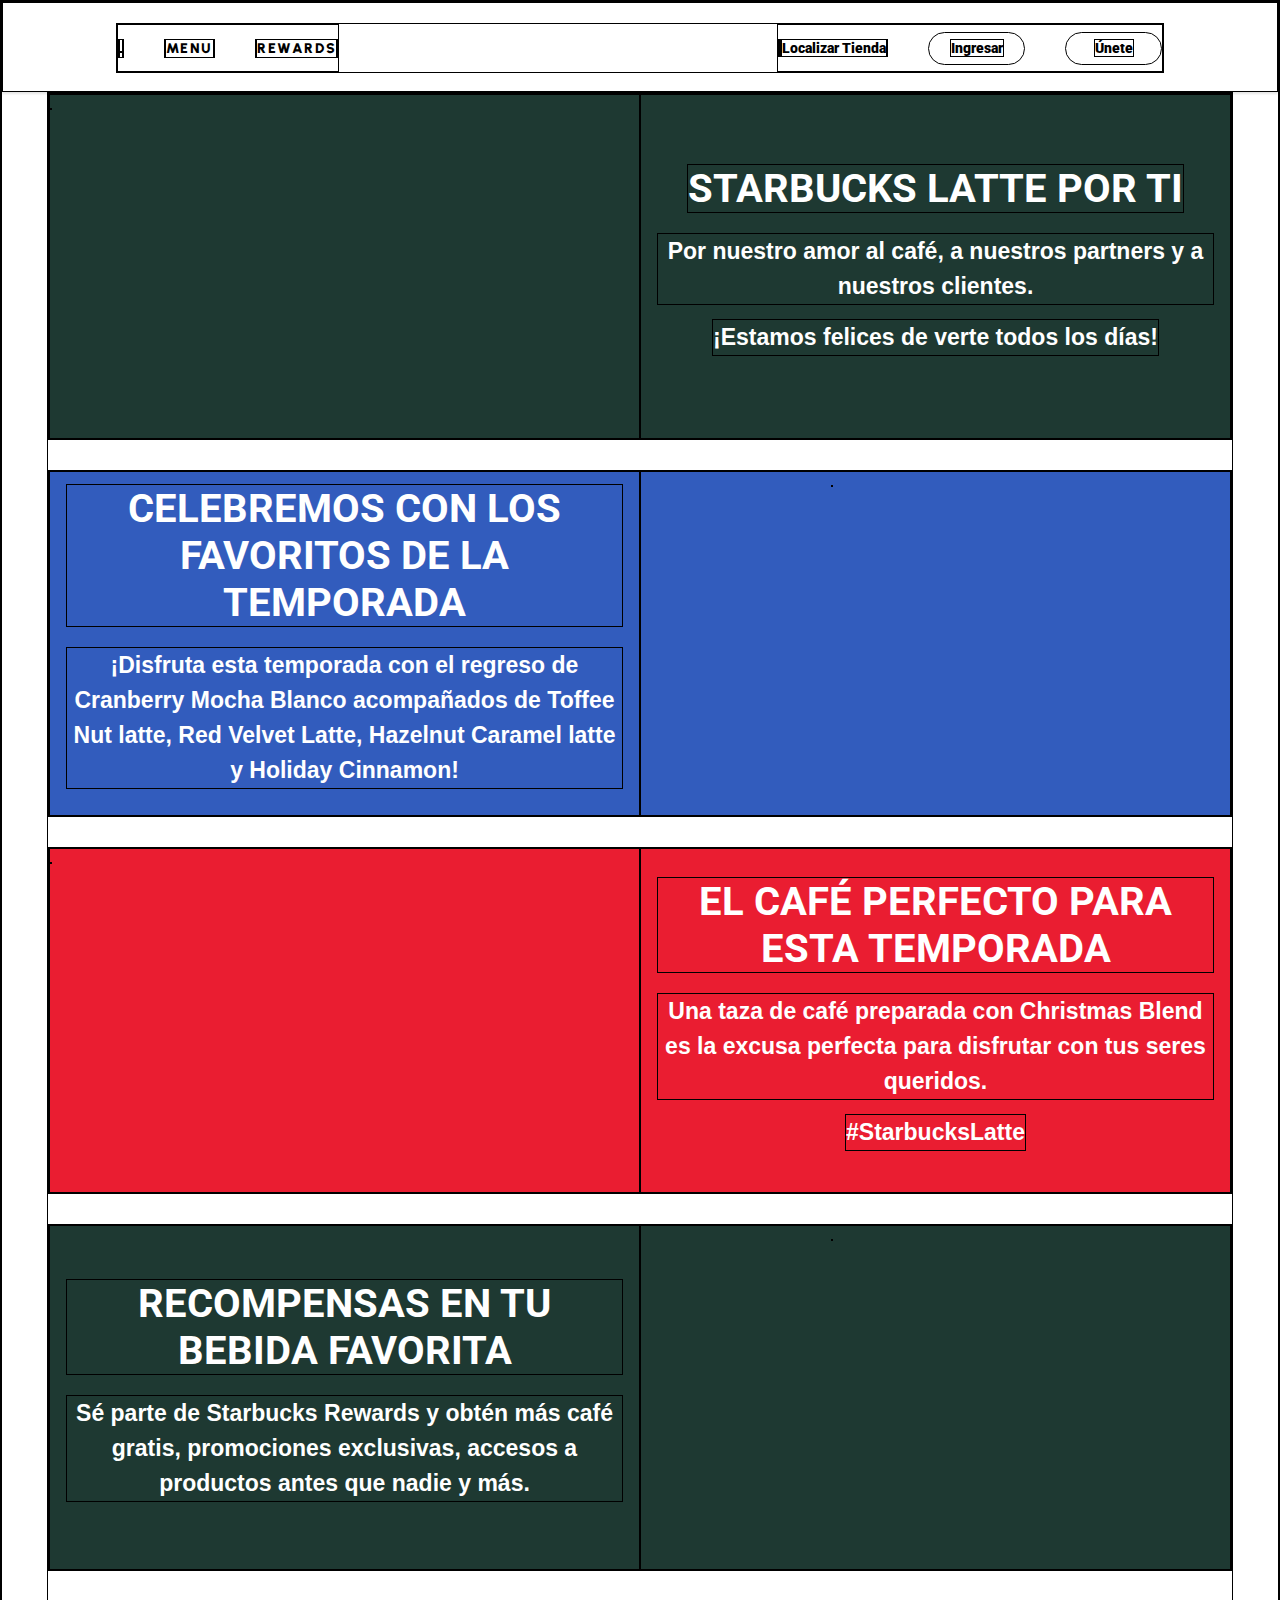
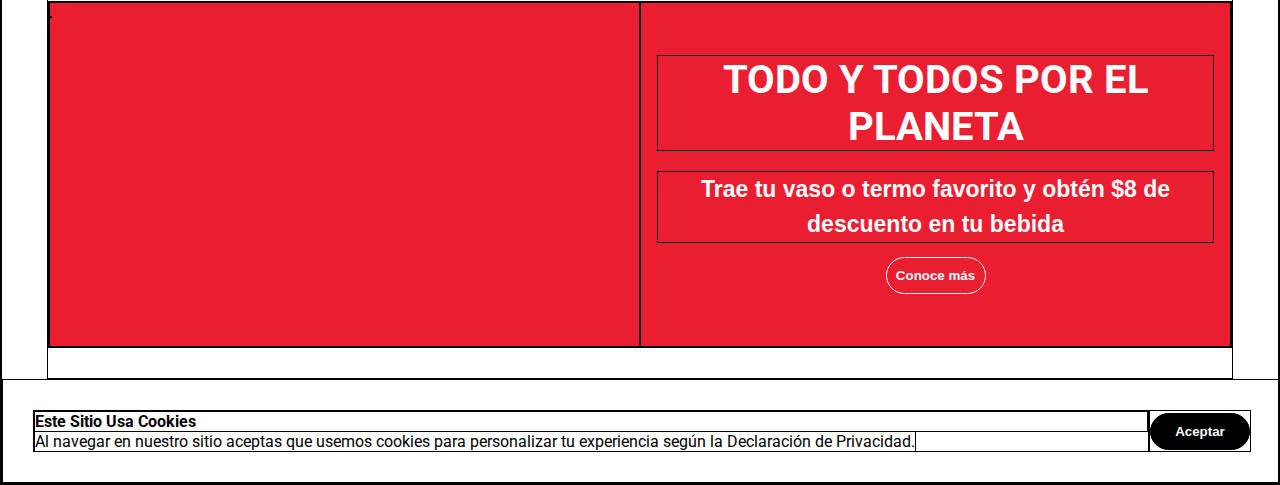
==== index.html @ c4da918c "Se agrega el proyecto starbucks" ====
<!DOCTYPE html>
<html lang="en">
<head>
  <meta charset="UTF-8">
  <meta name="viewport" content="width=device-width, initial-scale=1.0">
  <title>Homepage | Starbacks</title>
  <link rel="shortcut icon" href="./images/logostarbacks.svg" type="image/x-icon">
  <link rel="stylesheet" href="starbuck.css">
  <link rel="stylesheet" href="tarjeta.css">
  <script src="https://kit.fontawesome.com/d8df87160d.js" crossorigin="anonymous"></script>
  <link rel="preconnect" href="https://fonts.googleapis.com">
  <link rel="preconnect" href="https://fonts.gstatic.com" crossorigin>
  <link
    href="https://fonts.googleapis.com/css2?family=Catamaran:wght@100..900&family=Roboto:ital,wght@0,100;0,300;0,400;0,500;0,700;0,900;1,100;1,300;1,400;1,500;1,700;1,900&display=swap"
    rel="stylesheet">
    <script defer src="./scripts/scripts.js"></script>
  </head>
<body>
<!-- header -->
  <header class="header">
    <nav class="topnavbar">
<!-- navbar left -->
      <ul class="left-nav nav">
        <li class="nav-item">
          <a href="./index.html">
            <img class="item-image" src="./images/logostarbacks.svg" alt="">
          </a>
        </li>
        <li class="nav-item left">
          <a href="#">
            Menu
          </a>
        </li>
        <li class="nav-item left">
          <a href="#">
            Rewards
          </a>
        </li>
      </ul>
<!--navbar right  -->
      <ul class="right-nav nav">
        <li class="nav-item right">
          <a href="#">
            <i class="fa-solid fa-location-dot"></i>
            Localizar Tienda
          </a>
        </li>
        <li class="nav-item button ingresar right">
          <a href="#">
            Ingresar
          </a>
        </li>
        <li class="nav-item button unete right">
          <a id="color-text" href="#">
            Únete
          </a>
        </li>
      </ul>
    </nav>
  </header>
<!-- main -- cuerpo -->
  <main class="main">
    <!-- card 1 -->
    <div class="container-cards">
      <div class="container-cards-image">
        <img
            class="image-woman" 
            src="https://djftrby1k8irl.cloudfront.net/s3fs-public/2024-11%2F2024-10_SB_Latte.png?auto=format,compress&q=70&crop=focalpoint&ar=1.8:1.0&w=1400&fit=max" alt="">
      </div>
      <div class="container-cards-text">
        <h1 class="title-cards">STARBUCKS LATTE POR TI</h1>
        <p class="text-cards">Por nuestro amor al café, a nuestros partners y a nuestros clientes.</p>
        <p class="text-cards">¡Estamos felices de verte todos los días!</p>
      </div>
    </div>
    <!-- card 2 -->
    <div class="container-cards dos">
      <div class="container-cards-image">
        <img
            class="image-frappe" 
            src="https://djftrby1k8irl.cloudfront.net/s3fs-public/2024-11%2FHOLIDAY_2024-Spooky.png?auto=format,compress&q=70&crop=focalpoint&ar=1.8:1.0&w=1400&fit=max" alt="">
      </div>
      <div class="container-cards-text">
        <h1 class="title-cards">CELEBREMOS CON LOS FAVORITOS DE LA TEMPORADA</h1>
        <p class="text-cards">¡Disfruta esta temporada con el regreso de Cranberry Mocha Blanco acompañados de Toffee Nut latte, Red Velvet Latte, Hazelnut Caramel latte y Holiday Cinnamon!</p>
      </div>
    </div>
    <!-- card 3 -->
    <div class="container-cards tres">
      <div class="container-cards-image">
        <img
            class="image-coffe" 
            src="https://djftrby1k8irl.cloudfront.net/s3fs-public/2024-11%2FMerch.png?auto=format,compress&q=70&crop=focalpoint&ar=1.8:1.0&w=1400&fit=max" alt="">
      </div>
      <div class="container-cards-text">
        <h1 class="title-cards">EL CAFÉ PERFECTO
          PARA ESTA TEMPORADA</h1>
        <p class="text-cards">Una taza de café preparada con Christmas Blend es la excusa perfecta para disfrutar con tus seres queridos.</p>
        <p class="text-cards">#StarbucksLatte
        </p>
      </div>  
    </div>
        <!-- card 4 -->
        <div class="container-cards cuatro">
          <div class="container-cards-image">
            <img
                class="image-frappe" 
                src="https://djftrby1k8irl.cloudfront.net/s3fs-public/2024-11%2Fstarbucks_rewards.png?auto=format,compress&q=70&crop=focalpoint&ar=1.8:1.0&w=1400&fit=max" alt="">
          </div>
          <div class="container-cards-text">
            <h1 class="title-cards">RECOMPENSAS EN
              TU BEBIDA FAVORITA</h1>
            <p class="text-cards">Sé parte de Starbucks Rewards y obtén más café gratis, promociones exclusivas, accesos a productos antes que nadie y más.</p>
          </div>
        </div>
      <!-- card 5-->
    <div class="container-cards tres">
      <div class="container-cards-image">
        <img
            class="image-bottles" 
            src="https://djftrby1k8irl.cloudfront.net/s3fs-public/2024-11%2F2024-10_HOLIDAY_2024_Apple%20(1).png?auto=format,compress&q=70&crop=focalpoint&ar=1.8:1.0&w=1400&fit=max" alt="">
      </div>
      <div class="container-cards-text">
        <h1 class="title-cards">TODO Y TODOS POR EL PLANETA</h1>
        <p class="text-cards">Trae tu vaso o termo favorito y obtén $8 de descuento en tu bebida</p>
        <button class="button-cards">Conoce más</button>
      </div>
    </div>




  </main>

<!--cookie banner  -->

  <div class="cookie-banner" id="cookieBanner">
    <div class="banner-text-container">
      <p class="banner-text-bold">
        Este Sitio Usa Cookies
      </p>
      <span>
        Al navegar en nuestro sitio aceptas que usemos cookies para personalizar tu experiencia según la Declaración de
        Privacidad.
      </span>
    </div>
    <div class="banner-button-container">
      <button id="closeBannerButton" class="banner-button">Aceptar</button>
    </div>
  </div>
</body>
</html>
---- starbuck.css ----
@import url('https://fonts.googleapis.com/css2?family=Urbanist:ital,wght@0,100..900;1,100..900&display=swap');
* {
    box-sizing: border-box;
    margin: 0;
}
body{
    font-family: Arial, Helvetica, sans-serif;
}
.header{
    box-shadow: 0 2px 2px rgba(0, 0, 0, .1);
    padding: 20px;
    height: 90px;
}
.topnavbar{
    display: flex;
    justify-content: space-between;
    max-width: 85%;
    margin: 0 auto;
    font-size: 14px;
    color: #000000DE;
    height: 50px;
}

.topnavbar .nav{
    display: flex;
    list-style: none;
    align-items: center;
    gap: 40px;
}
.topnavbar .nav .nav-item .item-image{
    max-width: 50px;
}
.topnavbar .nav .nav-item a{
    text-decoration: none;
    font-weight: 900;
    color: black;
}
.topnavbar .nav .nav-item.left a:hover{
    color: #034f2e;
    text-decoration: underline;
    text-decoration-line: underline;
    text-decoration-thickness:300;
    text-underline-offset: 30px;  
}
.topnavbar .nav .nav-item.right a:hover{
    color: #565a5d;
    
}

.left-nav{
    text-transform: uppercase;
    font-family: "Urbanist", sans-serif ;
    letter-spacing: 1.6px;
    
}

.nav-item.button {
    border: 1px solid #000;
    height: 33px;
    border-radius: 50px;
    display: flex;
    justify-content: center;
    align-items: center;
}
.nav-item.button.ingresar{
    width: 97px;
}
.nav-item.button.unete{
    width: 97px;
    /* background-color: #000; */

    
}
a #color-text {
    color: white;
}

.main{
    margin: 0 45px;
}
.cookie-banner {
    padding: 30px ;
    border-top: 1px solid;
    position: relative;
    bottom: 0;
    width: 100vw;
    display: flex;
}

.banner-text-container{
    flex-grow: 1;
}

.cookie-banner .banner-text-bold{
    font-weight: bold;
}

.cookie-banner .banner-button-container{
    display: flex;
    justify-content: center;
    align-items: center;
}

.cookie-banner .banner-button-container .banner-button {
    background-color: black;
    color: white;
    font-weight: 700;
    padding: 10px 5px;
    border-radius: 25px;
    width: 100px;
    cursor: pointer;
}
.invisible{
    display: none;
}
---- tarjeta.css ----
*{
    box-sizing: border-box;
    padding: 0;
    margin: 0;
    border: 1px solid #000;
}
body{
    font-family:"Roboto", serif;
}

.container-cards{
    height: 347px;
    background-color: #1E3932;
    display: flex;
    margin-bottom: 30px;
}
.container-cards-image{
    width: 50%;
}
.container-cards .container-cards-image .image-woman{
    width: 84%;
}

.container-cards .container-cards-image .image-frappe{margin-left: 190px;
    width: 73.5%;
}

.container-cards .container-cards-image .image-coffe{
    width: 73.5%;
}
.container-cards .container-cards-image .image-bottles{
    width: 74%;
}


.container-cards-text{
    display: flex;
    flex-direction: column;
    width: 50%;
    justify-content: center;
    align-items: center;
    color: white;
    padding: 32px 16px;
}
.container-cards.dos{
    display: flex;
    flex-direction: row-reverse;
    background-color: #0034adcd;
}
.container-cards.tres{
    
    background-color: #ea1d31;
}
.container-cards.cuatro{
    display: flex;
    flex-direction: row-reverse;
    background-color: #1E3932;
}
.title-cards{
    font-size: 40px;
    margin-bottom: 20px;
    font-weight: bold;
    text-align: center;
}
.text-cards{
    line-height: 35px;
    margin-bottom: 14px;
    font-size: 23px;
    font-family: Arial, Helvetica, sans-serif;
    text-align: center;
    font-weight: bold;
}
.button-cards{
    border: 1px solid white;
    color: white;
    background-color: #ea1d31;
    font-weight: 700;
    padding: 10px 5px;
    border-radius: 25px;
    width: 100px;
    cursor: pointer;
}

.button-cards:hover{
    background-color: #ea3244;
}





















/*

    background-color:  #1E3932;
    position: relative;
    margin-bottom: 30px;
    height: 299.5px;
}
.contenedor-texto{
    display: grid;
    
}

#tarjeta-uno .contenedor-imagen{
    width: 50%;
}
#tarjeta-uno .contenedor-imagen .imagen-starbucks{
    width: 100%;
}
.contenedor-texto{
    position: absolute;
    color: white;
    text-align: center;
    width: 300px;
}
.contenedor-interno{
    display: inline-block;
    height: 340px;
    justify-content: center;
    align-items: center;
    margin: 0 48px 0 ;
}


#tarjeta-tres{
    background-color: red;
    position: relative;
}
#tarjeta-tres .contenedor-imagen{
    width: 50%;
}
#tarjeta-tres .contenedor-imagen .imagen-starbucks{
    max-width: 100%;
} */
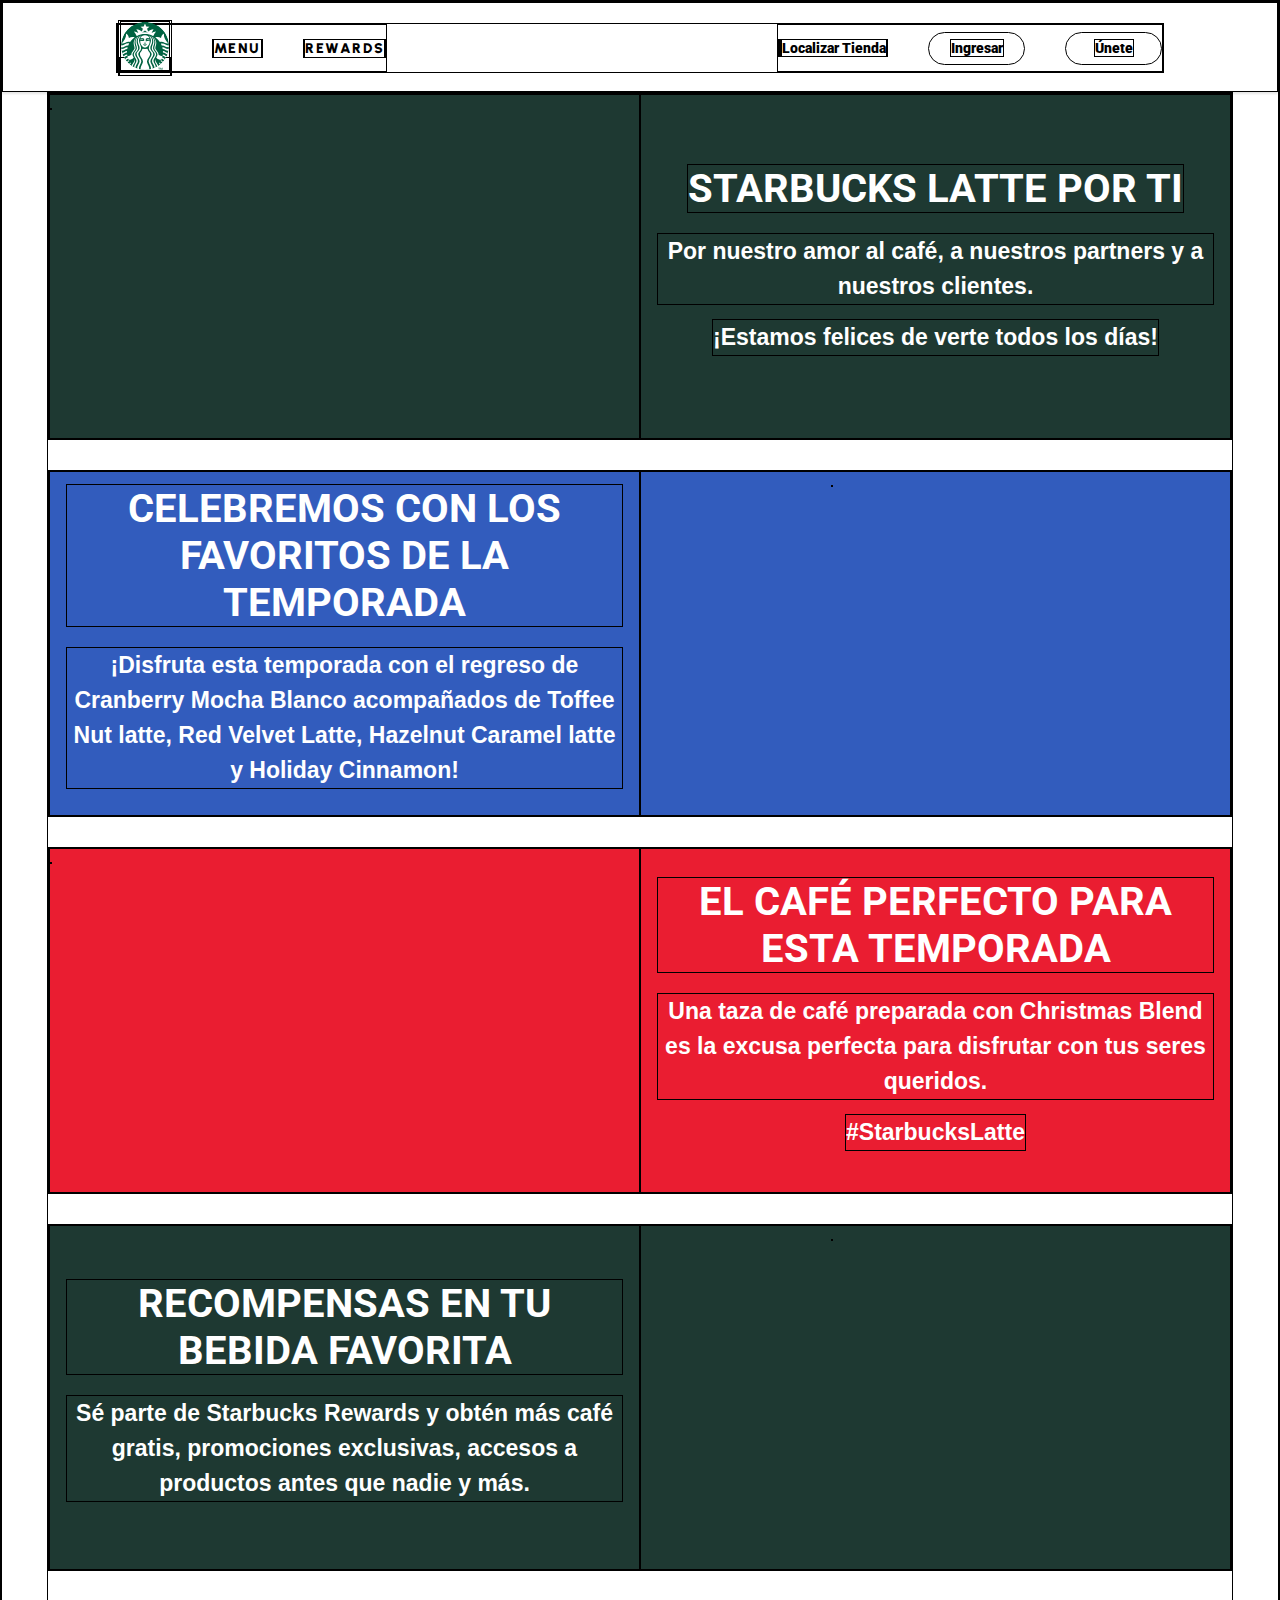
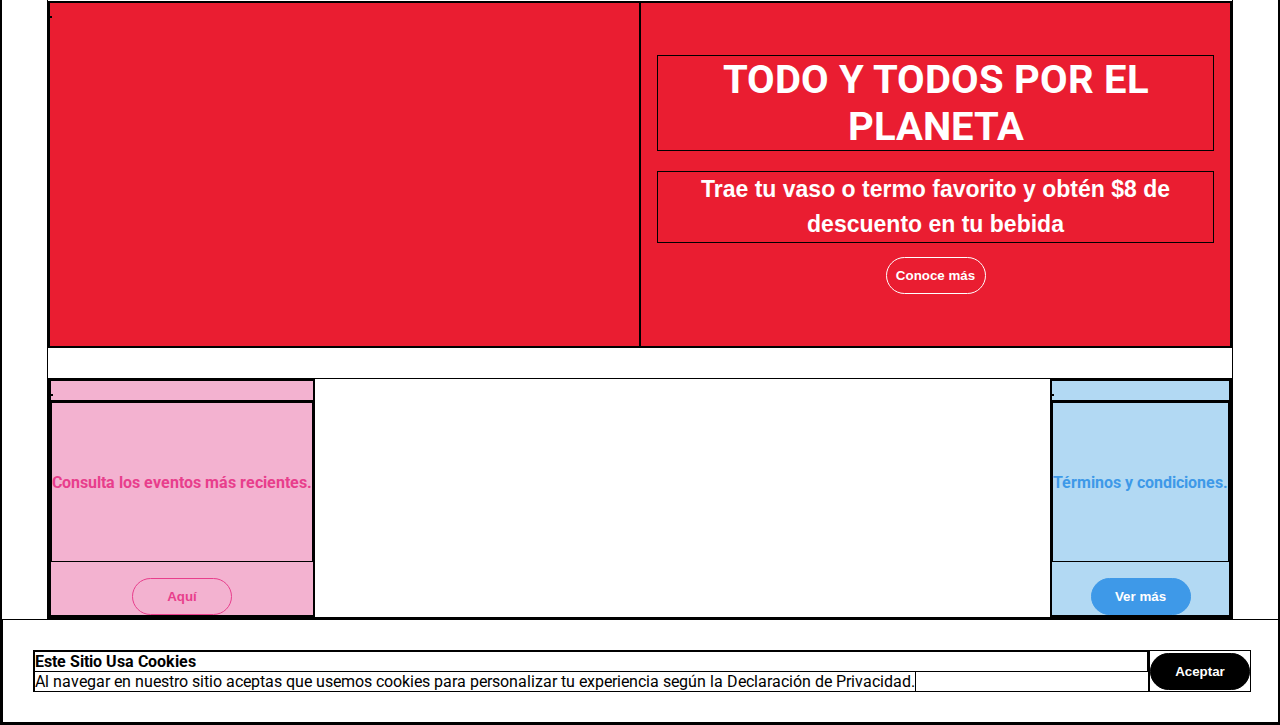
==== commit a9659698: "Se agrega cards abajo" ====
--- a/index.html
+++ b/index.html
@@ -27,12 +27,12 @@
           </a>
         </li>
         <li class="nav-item left">
-          <a href="#">
+          <a href="https://www.starbucks.com.mx/menu">
             Menu
           </a>
         </li>
         <li class="nav-item left">
-          <a href="#">
+          <a href="https://rewards.starbucks.mx/">
             Rewards
           </a>
         </li>
@@ -127,6 +127,30 @@
       </div>
     </div>
 
+    <!-- otras cards -->
+    <div class="cointeiner-two">
+      <div class="conteiner-end rosa">
+        <div class="conteiner-end-image">
+          <img src="https://djftrby1k8irl.cloudfront.net/s3fs-public/2024-11%2FNoticias.png?auto=format,compress&q=70&crop=focalpoint&ar=1.8:1.0&w=1400&fit=max" alt="">
+        </div>
+        <div class="conteiner-end-text">
+          <p class="conteiner-end-text-p">Consulta los eventos más recientes.</p>
+          <button class="button-cards-end">Aquí</button>
+        </div>
+      </div>
+          <!-- otras cards -->
+    
+      <div class="conteiner-end azul">
+        <div class="conteiner-end-image">
+          <img src="https://djftrby1k8irl.cloudfront.net/s3fs-public/2024-11%2FTC.png?auto=format,compress&q=70&crop=focalpoint&ar=1.8:1.0&w=1400&fit=max" alt="">
+        </div>
+        <div class="conteiner-end-text-azul">
+          <p class="conteiner-end-text-p azul">Términos y condiciones.</p>
+          <button class="button-cards-end-azul">Ver más</button>
+        </div>
+      </div>
+    </div>
+
 
 
 
--- a/tarjeta.css
+++ b/tarjeta.css
@@ -84,67 +84,90 @@
 .button-cards:hover{
     background-color: #ea3244;
 }
-
-
-
-
-
-
-
-
-
-
-
-
-
-
-
-
-
-
-
-
-
-/*
-
-    background-color:  #1E3932;
-    position: relative;
-    margin-bottom: 30px;
-    height: 299.5px;
+.cointeiner-two{
+    width: 100%;
+    display: flex;
+    justify-content: space-between;
 }
-.contenedor-texto{
-    display: grid;
-    
+.conteiner-end .rosa{
+    width: 50%;
+    display: flex;
+    flex-direction: column;
 }
-
-#tarjeta-uno .contenedor-imagen{
-    width: 50%;
+.conteiner-end.rosa{
+    background-color: #f3b2d0;
 }
-#tarjeta-uno .contenedor-imagen .imagen-starbucks{
+.conteiner-end.azul{
+    background-color: #b2d9f3;
+}
+.conteiner-end .conteiner-end-image{
     width: 100%;
 }
-.contenedor-texto{
-    position: absolute;
-    color: white;
-    text-align: center;
-    width: 300px;
+.conteiner-end-image img{
+width: 100%;
 }
-.contenedor-interno{
-    display: inline-block;
-    height: 340px;
+.conteiner-end-text{
+    display: flex;
+    flex-direction: column;
+    height: 215px;
     justify-content: center;
     align-items: center;
-    margin: 0 48px 0 ;
+    color: #e83e8c;
+
+}
+.conteiner-end-text-azul{
+    display: flex;
+    flex-direction: column;
+    height: 215px;
+    justify-content: center;
+    align-items: center;
+    color: #3e99e8;
+
 }
 
 
-#tarjeta-tres{
-    background-color: red;
-    position: relative;
+.conteiner-end-text-p{
+    font-size: 16px;
+    font-weight: bold;
 }
-#tarjeta-tres .contenedor-imagen{
-    width: 50%;
+.conteiner-end-text-p{
+    display: flex;
+    flex-direction: column;
+    height: 215px;
+    justify-content: center;
+    align-items: center;
+    font-size: 16px;
+    font-weight: bold;
 }
-#tarjeta-tres .contenedor-imagen .imagen-starbucks{
-    max-width: 100%;
-} */+
+
+.button-cards-end{
+    margin-top: 16px;
+    border: 1px solid #e83e8c;
+    color: #e83e8c;
+    background-color: #f3b2d0;
+    font-weight: 700;
+    padding: 10px 5px;
+    border-radius: 25px;
+    width: 100px;
+    cursor: pointer;
+}
+.button-cards-end:hover{
+    background-color:#ae6486;
+    color: white;
+}
+.button-cards-end-azul{
+    margin-top: 16px;
+    border: 1px solid #3e99e8;
+    color: white;
+    background-color: #3e99e8;
+    font-weight: 700;
+    padding: 10px 5px;
+    border-radius: 25px;
+    width: 100px;
+    cursor: pointer;
+}
+.button-cards-end-azul:hover{
+    background-color:#7dbfec;
+    color: white;
+}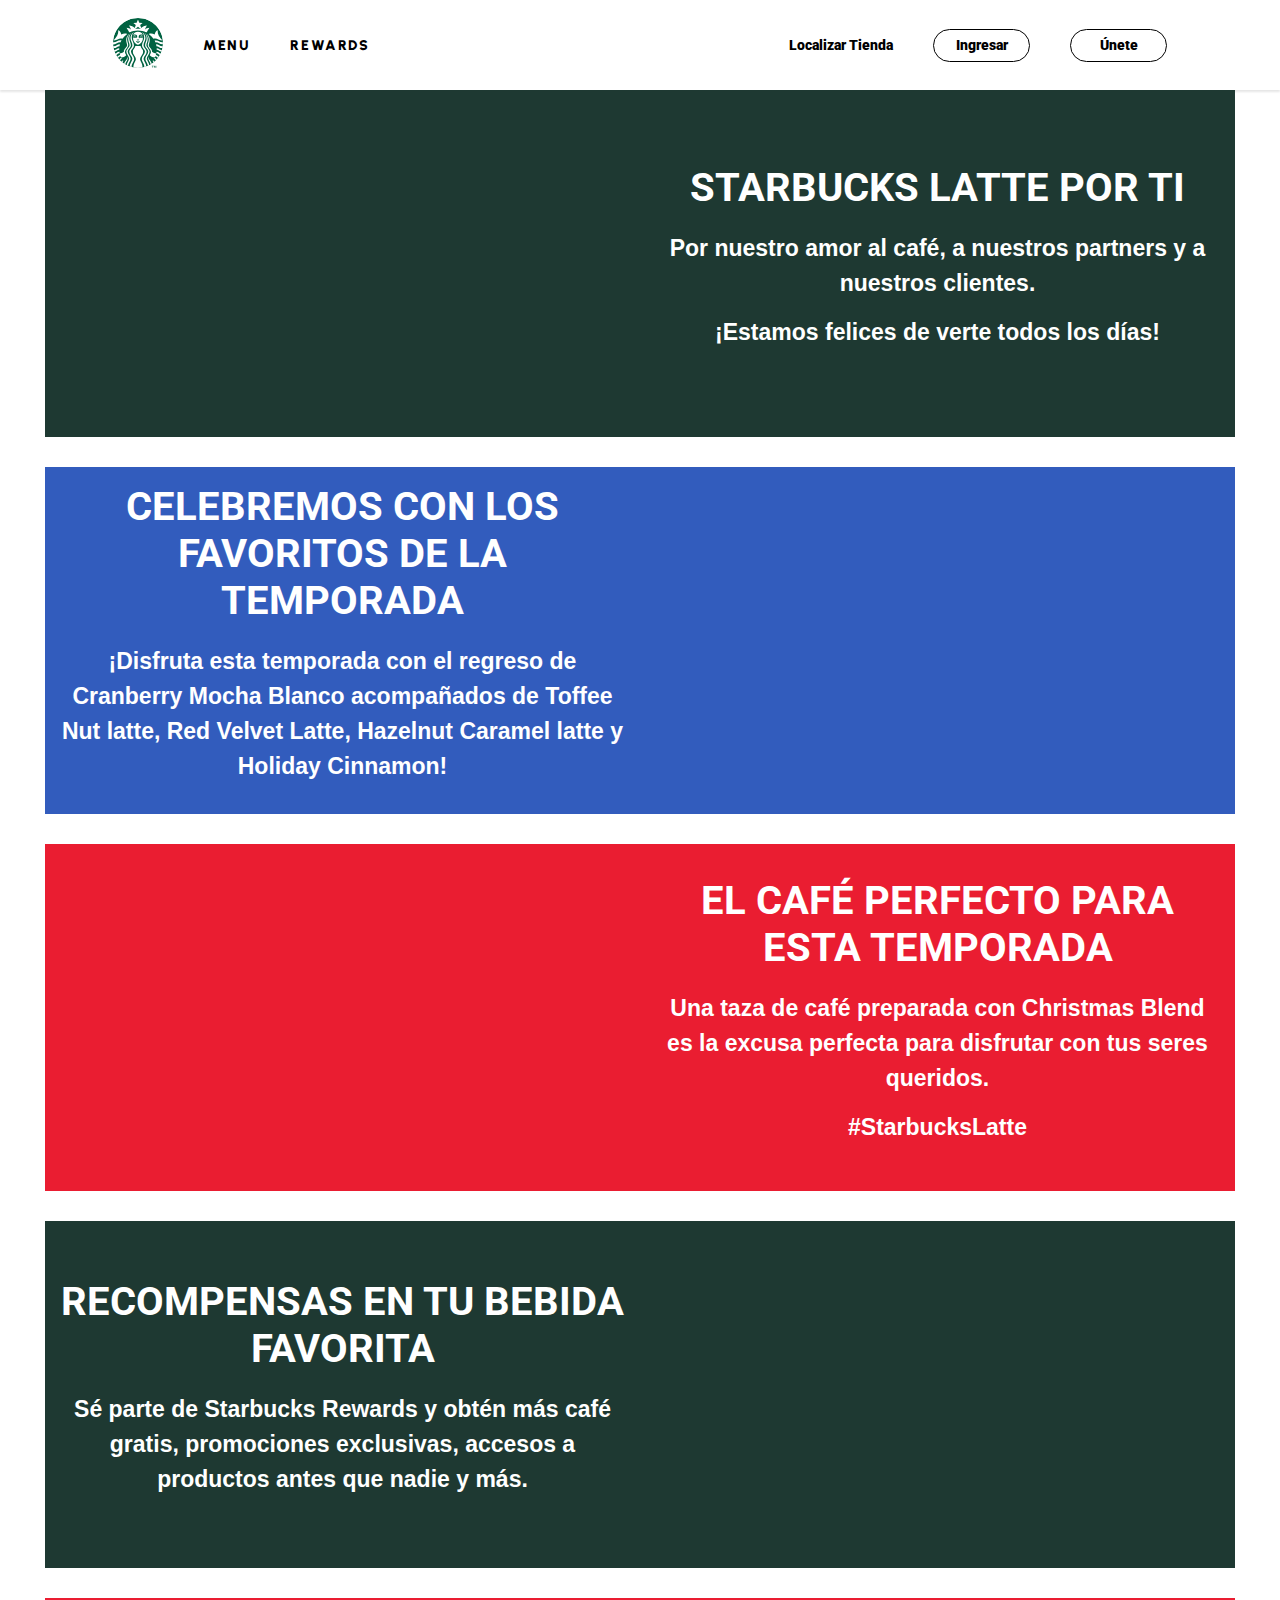
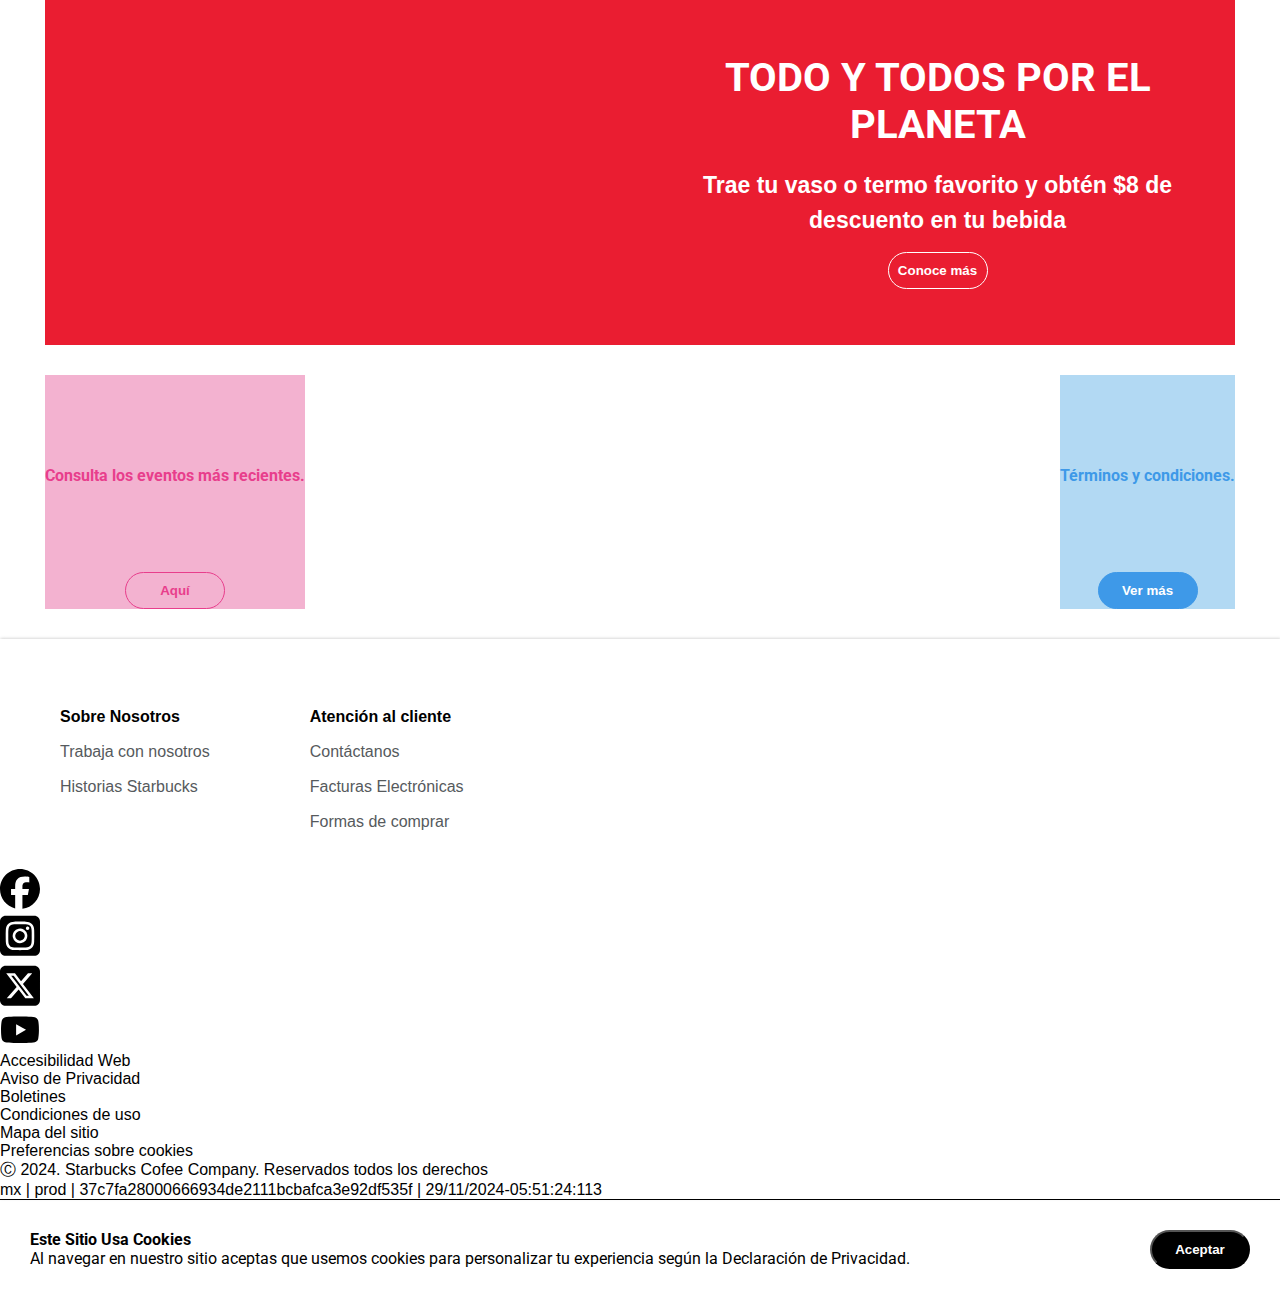
==== commit ffaf184b: "Se agrega footer" ====
--- a/index.html
+++ b/index.html
@@ -27,12 +27,12 @@
           </a>
         </li>
         <li class="nav-item left">
-          <a href="https://www.starbucks.com.mx/menu">
+          <a href="https://www.starbucks.com.mx/menu" target="_blank" rel="noreferrer">
             Menu
           </a>
         </li>
         <li class="nav-item left">
-          <a href="https://rewards.starbucks.mx/">
+          <a href="https://rewards.starbucks.mx/" target="_blank" rel="noreferrer">
             Rewards
           </a>
         </li>
@@ -150,11 +150,48 @@
         </div>
       </div>
     </div>
-
-
-
-
   </main>
+
+  <!-- FOOTER -->
+  <footer class="box-footer">
+    <div class="contain-footer">
+      <ul class="links-part-one">
+        <li id="principal">Sobre Nosotros</li>
+        <li class="links-part-one"><a href="">Trabaja con nosotros</a></li>
+        <li class="links-part-one"><a href="">Historias Starbucks</a></li>
+      </ul>
+      <ul class="links-part-one">
+        <li id="principal">Atención al cliente</li>
+        <li class="links-part-one"><a href="">Contáctanos</a></li>
+        <li class="links-part-one"><a href="">Facturas Electrónicas</a></li>
+        <li class="links-part-one"><a href="">Formas de comprar</a></li>
+      </ul>
+      <ul>
+      </div>
+      <li class="icons-social">
+        <a href="">
+          <svg xmlns="http://www.w3.org/2000/svg" viewBox="0 0 512 512"><!--!Font Awesome Free 6.7.2 by @fontawesome - https://fontawesome.com License - https://fontawesome.com/license/free Copyright 2024 Fonticons, Inc.--><path d="M512 256C512 114.6 397.4 0 256 0S0 114.6 0 256C0 376 82.7 476.8 194.2 504.5V334.2H141.4V256h52.8V222.3c0-87.1 39.4-127.5 125-127.5c16.2 0 44.2 3.2 55.7 6.4V172c-6-.6-16.5-1-29.6-1c-42 0-58.2 15.9-58.2 57.2V256h83.6l-14.4 78.2H287V510.1C413.8 494.8 512 386.9 512 256h0z"/></svg>
+        </a> 
+        
+      </li>
+   
+      <li class="icons-social"><a href=""><svg xmlns="http://www.w3.org/2000/svg" viewBox="0 0 448 512"><!--!Font Awesome Free 6.7.2 by @fontawesome - https://fontawesome.com License - https://fontawesome.com/license/free Copyright 2024 Fonticons, Inc.--><path d="M194.4 211.7a53.3 53.3 0 1 0 59.3 88.7 53.3 53.3 0 1 0 -59.3-88.7zm142.3-68.4c-5.2-5.2-11.5-9.3-18.4-12c-18.1-7.1-57.6-6.8-83.1-6.5c-4.1 0-7.9 .1-11.2 .1c-3.3 0-7.2 0-11.4-.1c-25.5-.3-64.8-.7-82.9 6.5c-6.9 2.7-13.1 6.8-18.4 12s-9.3 11.5-12 18.4c-7.1 18.1-6.7 57.7-6.5 83.2c0 4.1 .1 7.9 .1 11.1s0 7-.1 11.1c-.2 25.5-.6 65.1 6.5 83.2c2.7 6.9 6.8 13.1 12 18.4s11.5 9.3 18.4 12c18.1 7.1 57.6 6.8 83.1 6.5c4.1 0 7.9-.1 11.2-.1c3.3 0 7.2 0 11.4 .1c25.5 .3 64.8 .7 82.9-6.5c6.9-2.7 13.1-6.8 18.4-12s9.3-11.5 12-18.4c7.2-18 6.8-57.4 6.5-83c0-4.2-.1-8.1-.1-11.4s0-7.1 .1-11.4c.3-25.5 .7-64.9-6.5-83l0 0c-2.7-6.9-6.8-13.1-12-18.4zm-67.1 44.5A82 82 0 1 1 178.4 324.2a82 82 0 1 1 91.1-136.4zm29.2-1.3c-3.1-2.1-5.6-5.1-7.1-8.6s-1.8-7.3-1.1-11.1s2.6-7.1 5.2-9.8s6.1-4.5 9.8-5.2s7.6-.4 11.1 1.1s6.5 3.9 8.6 7s3.2 6.8 3.2 10.6c0 2.5-.5 5-1.4 7.3s-2.4 4.4-4.1 6.2s-3.9 3.2-6.2 4.2s-4.8 1.5-7.3 1.5l0 0c-3.8 0-7.5-1.1-10.6-3.2zM448 96c0-35.3-28.7-64-64-64H64C28.7 32 0 60.7 0 96V416c0 35.3 28.7 64 64 64H384c35.3 0 64-28.7 64-64V96zM357 389c-18.7 18.7-41.4 24.6-67 25.9c-26.4 1.5-105.6 1.5-132 0c-25.6-1.3-48.3-7.2-67-25.9s-24.6-41.4-25.8-67c-1.5-26.4-1.5-105.6 0-132c1.3-25.6 7.1-48.3 25.8-67s41.5-24.6 67-25.8c26.4-1.5 105.6-1.5 132 0c25.6 1.3 48.3 7.1 67 25.8s24.6 41.4 25.8 67c1.5 26.3 1.5 105.4 0 131.9c-1.3 25.6-7.1 48.3-25.8 67z"/></svg></a></li>
+      <li class="icons-social"><a href=""><svg xmlns="http://www.w3.org/2000/svg" viewBox="0 0 448 512"><!--!Font Awesome Free 6.7.2 by @fontawesome - https://fontawesome.com License - https://fontawesome.com/license/free Copyright 2024 Fonticons, Inc.--><path d="M64 32C28.7 32 0 60.7 0 96V416c0 35.3 28.7 64 64 64H384c35.3 0 64-28.7 64-64V96c0-35.3-28.7-64-64-64H64zm297.1 84L257.3 234.6 379.4 396H283.8L209 298.1 123.3 396H75.8l111-126.9L69.7 116h98l67.7 89.5L313.6 116h47.5zM323.3 367.6L153.4 142.9H125.1L296.9 367.6h26.3z"/></svg></a>
+      </li>
+      <li class="icons-social"><a href=""><svg xmlns="http://www.w3.org/2000/svg" viewBox="0 0 576 512"><!--!Font Awesome Free 6.7.2 by @fontawesome - https://fontawesome.com License - https://fontawesome.com/license/free Copyright 2024 Fonticons, Inc.--><path d="M549.7 124.1c-6.3-23.7-24.8-42.3-48.3-48.6C458.8 64 288 64 288 64S117.2 64 74.6 75.5c-23.5 6.3-42 24.9-48.3 48.6-11.4 42.9-11.4 132.3-11.4 132.3s0 89.4 11.4 132.3c6.3 23.7 24.8 41.5 48.3 47.8C117.2 448 288 448 288 448s170.8 0 213.4-11.5c23.5-6.3 42-24.2 48.3-47.8 11.4-42.9 11.4-132.3 11.4-132.3s0-89.4-11.4-132.3zm-317.5 213.5V175.2l142.7 81.2-142.7 81.2z"/></svg></a></li>
+    </ul>
+    <ul>
+      <li class="links-conditions"><a href="">Accesibilidad Web</a></li>
+      <li class="links-conditions"><a href="">Aviso de Privacidad</a></li>
+      <li class="links-conditions"><a href="">Boletines</a></li>
+      <li class="links-conditions"><a href="">Condiciones de uso</a></li>
+      <li class="links-conditions"><a href="">Mapa del sitio</a></li>
+      <li class="links-conditions"><a href="">Preferencias sobre cookies</a></li>
+    </ul>
+    <p>Ⓒ 2024. Starbucks Cofee Company. Reservados todos los derechos</p>
+    <p>mx | prod | 37c7fa28000666934de2111bcbafca3e92df535f | 29/11/2024-05:51:24:113</p>
+    
+  </footer>
 
 <!--cookie banner  -->
 
--- a/starbuck.css
+++ b/starbuck.css
@@ -113,4 +113,46 @@
 .invisible{
     display: none;
 }
+.icons-social{
+    width: 40px;
+}
+/* FOOTER */
+footer{
+    font-family: Arial, Helvetica, sans-serif;
+    box-shadow: 0 -1px  3px 0.5px #00000035;
+}
+.contain-footer{
+    display: flex;
+    flex-direction: row;
+    color: #565a5d;
+    margin: 30px 60px;
+    padding-top: 60px;
+    
 
+}
+
+
+footer li a {
+    color: inherit; /* Inherit the text color from the parent element */
+    text-decoration: none; /* Remove underline */
+    pointer-events: none; /* Prevent click events on the links (optional) */
+    list-style-type: none;
+    
+}
+ul {
+    list-style-type: none;
+}
+.links-part-one{
+    font-family: Arial, Helvetica, sans-serif;
+    color: #565a5d;
+    margin-right: 50px;
+    line-height: 35px;
+
+}
+.links-part-one:hover{
+    color: #000000;
+}
+#principal{
+    color: #000;
+    font-weight: bold;
+}--- a/tarjeta.css
+++ b/tarjeta.css
@@ -2,7 +2,7 @@
     box-sizing: border-box;
     padding: 0;
     margin: 0;
-    border: 1px solid #000;
+    /* border: 1px solid #000; */
 }
 body{
     font-family:"Roboto", serif;
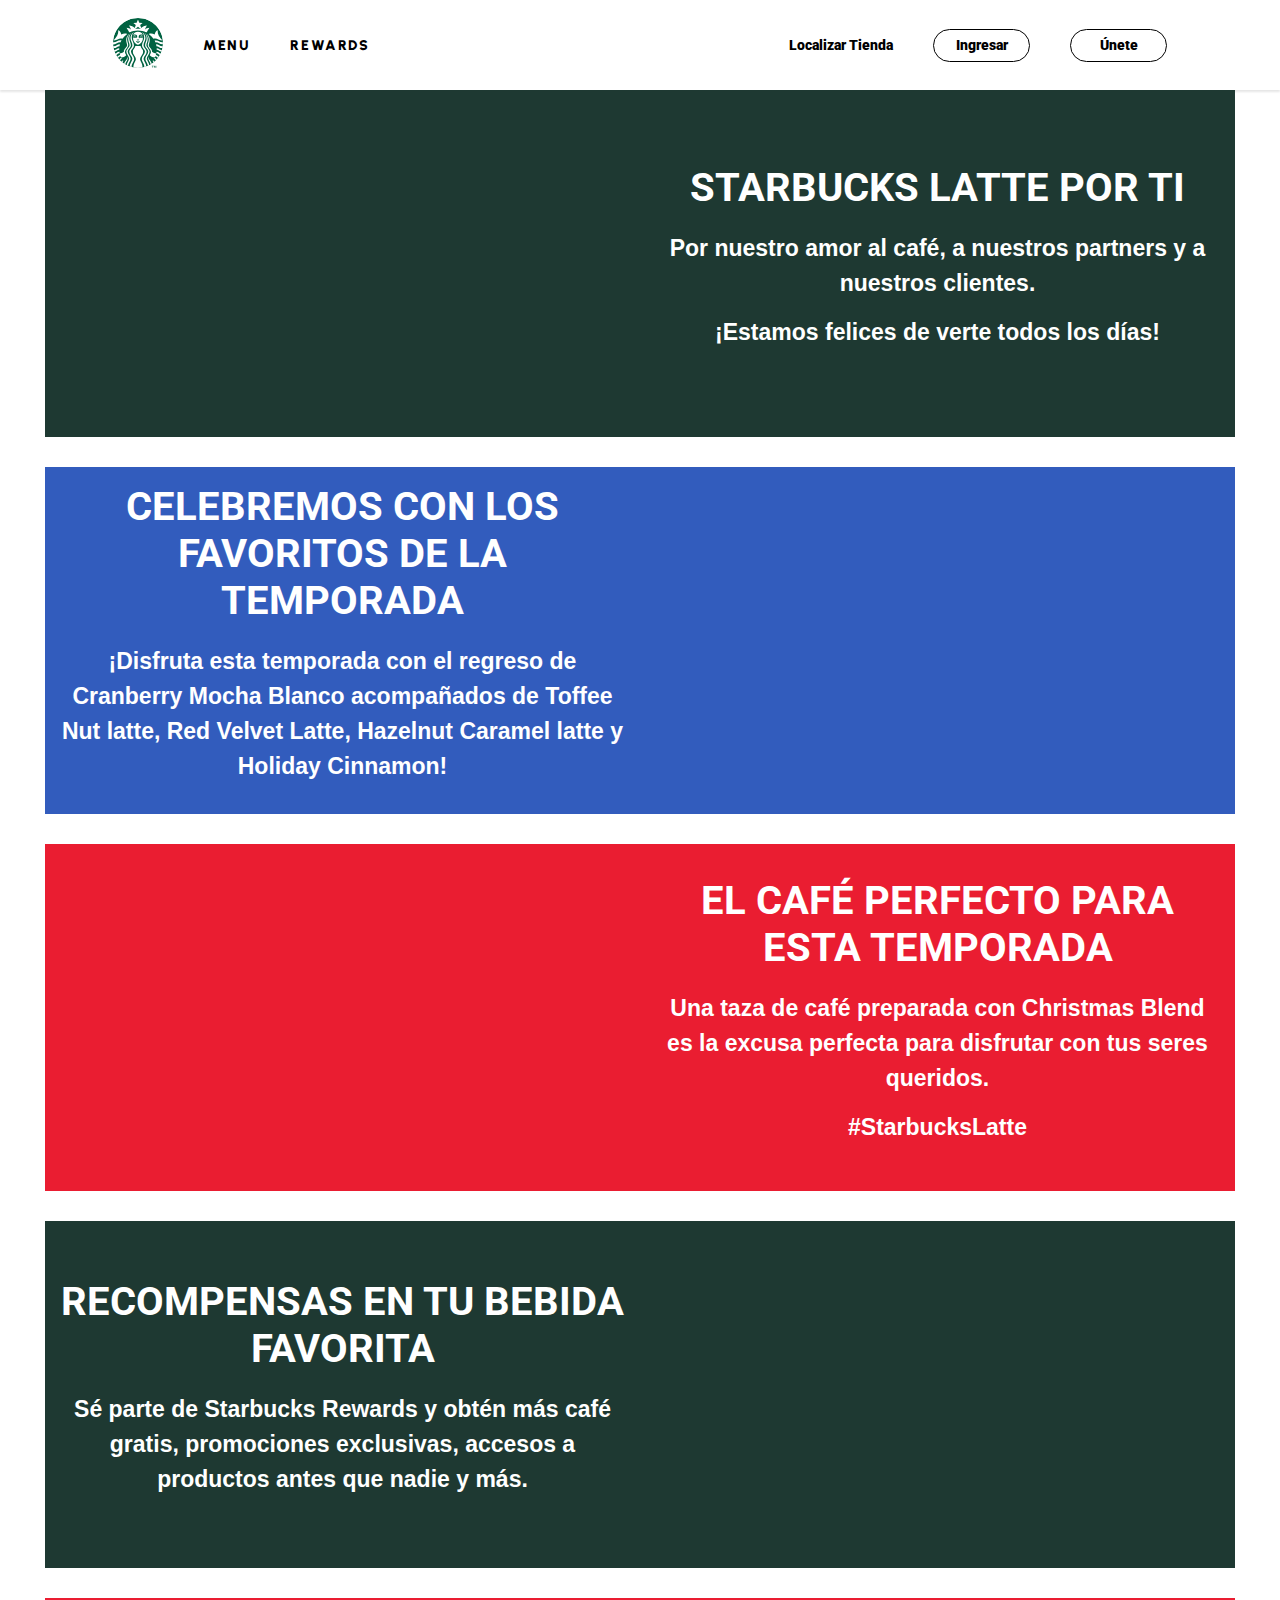
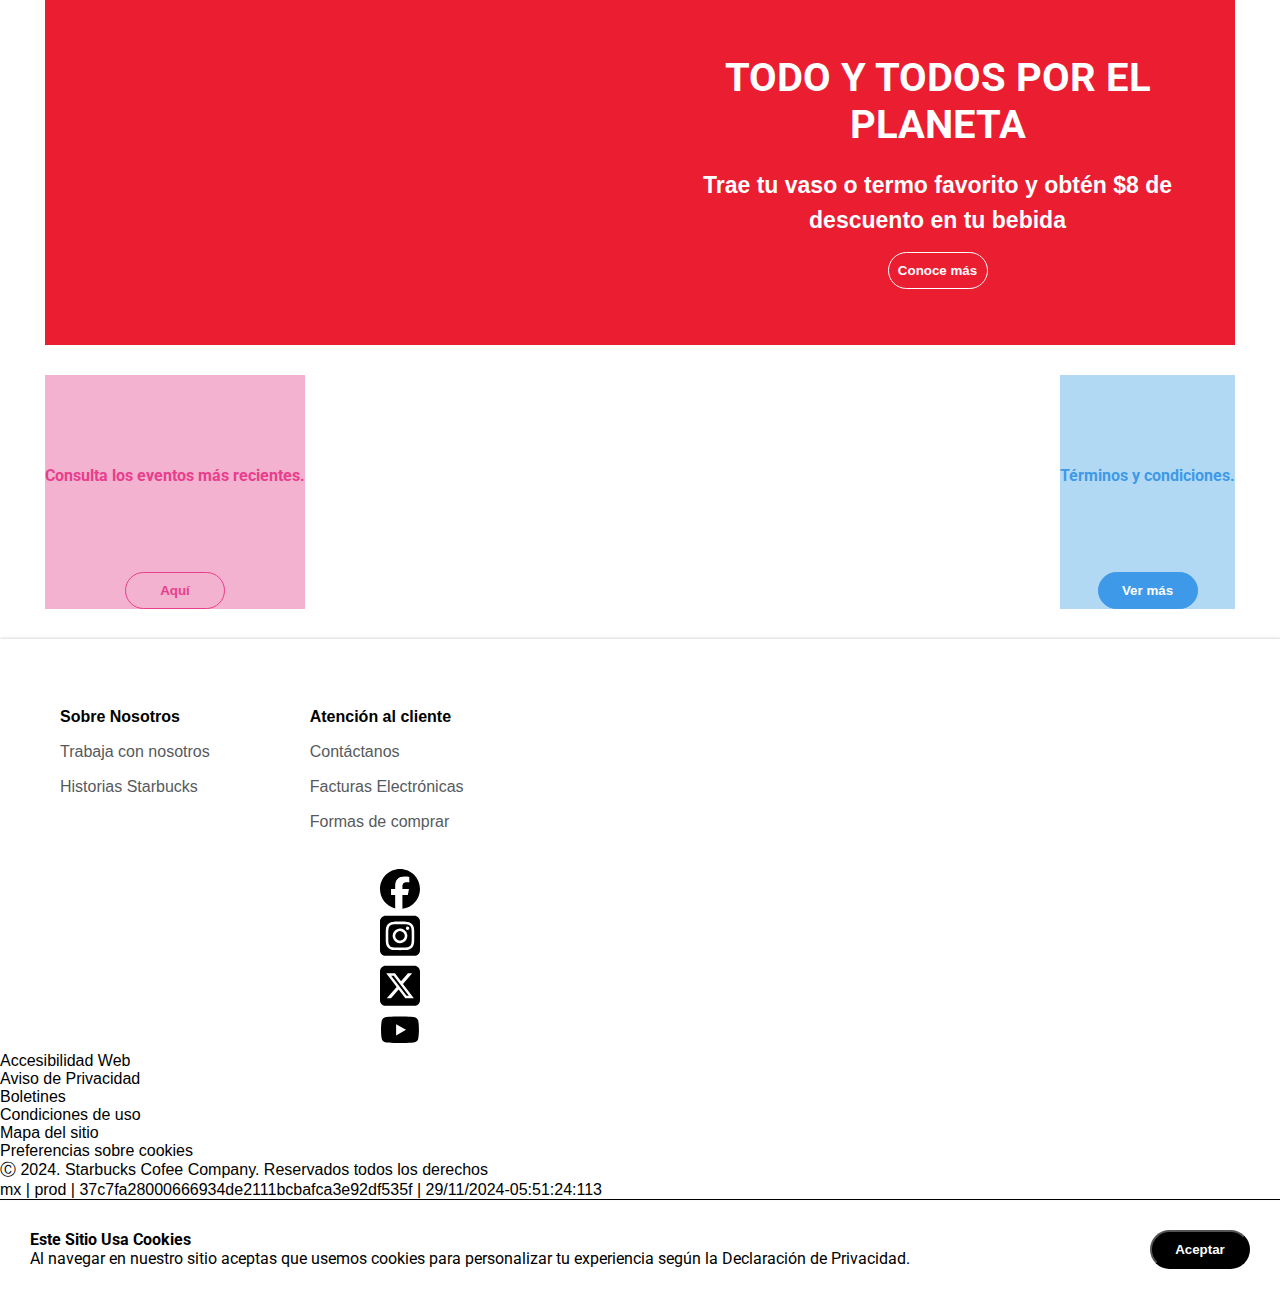
==== commit 6194bf7f: "Se modifica footer" ====
--- a/index.html
+++ b/index.html
@@ -166,28 +166,33 @@
         <li class="links-part-one"><a href="">Facturas Electrónicas</a></li>
         <li class="links-part-one"><a href="">Formas de comprar</a></li>
       </ul>
+    </div>
+      <div class="contain-footer-icons">
+        <ul class="icons">
+          <li class="icons-social">
+          <a href="">
+            <svg xmlns="http://www.w3.org/2000/svg" viewBox="0 0 512 512"><!--!Font Awesome Free 6.7.2 by @fontawesome - https://fontawesome.com License - https://fontawesome.com/license/free Copyright 2024 Fonticons, Inc.--><path d="M512 256C512 114.6 397.4 0 256 0S0 114.6 0 256C0 376 82.7 476.8 194.2 504.5V334.2H141.4V256h52.8V222.3c0-87.1 39.4-127.5 125-127.5c16.2 0 44.2 3.2 55.7 6.4V172c-6-.6-16.5-1-29.6-1c-42 0-58.2 15.9-58.2 57.2V256h83.6l-14.4 78.2H287V510.1C413.8 494.8 512 386.9 512 256h0z"/></svg>
+          </a> 
+          
+          </li>
+          <li class="icons-social"><a href=""><svg xmlns="http://www.w3.org/2000/svg" viewBox="0 0 448 512"><!--!Font Awesome Free 6.7.2 by @fontawesome - https://fontawesome.com License - https://fontawesome.com/license/free Copyright 2024 Fonticons, Inc.--><path d="M194.4 211.7a53.3 53.3 0 1 0 59.3 88.7 53.3 53.3 0 1 0 -59.3-88.7zm142.3-68.4c-5.2-5.2-11.5-9.3-18.4-12c-18.1-7.1-57.6-6.8-83.1-6.5c-4.1 0-7.9 .1-11.2 .1c-3.3 0-7.2 0-11.4-.1c-25.5-.3-64.8-.7-82.9 6.5c-6.9 2.7-13.1 6.8-18.4 12s-9.3 11.5-12 18.4c-7.1 18.1-6.7 57.7-6.5 83.2c0 4.1 .1 7.9 .1 11.1s0 7-.1 11.1c-.2 25.5-.6 65.1 6.5 83.2c2.7 6.9 6.8 13.1 12 18.4s11.5 9.3 18.4 12c18.1 7.1 57.6 6.8 83.1 6.5c4.1 0 7.9-.1 11.2-.1c3.3 0 7.2 0 11.4 .1c25.5 .3 64.8 .7 82.9-6.5c6.9-2.7 13.1-6.8 18.4-12s9.3-11.5 12-18.4c7.2-18 6.8-57.4 6.5-83c0-4.2-.1-8.1-.1-11.4s0-7.1 .1-11.4c.3-25.5 .7-64.9-6.5-83l0 0c-2.7-6.9-6.8-13.1-12-18.4zm-67.1 44.5A82 82 0 1 1 178.4 324.2a82 82 0 1 1 91.1-136.4zm29.2-1.3c-3.1-2.1-5.6-5.1-7.1-8.6s-1.8-7.3-1.1-11.1s2.6-7.1 5.2-9.8s6.1-4.5 9.8-5.2s7.6-.4 11.1 1.1s6.5 3.9 8.6 7s3.2 6.8 3.2 10.6c0 2.5-.5 5-1.4 7.3s-2.4 4.4-4.1 6.2s-3.9 3.2-6.2 4.2s-4.8 1.5-7.3 1.5l0 0c-3.8 0-7.5-1.1-10.6-3.2zM448 96c0-35.3-28.7-64-64-64H64C28.7 32 0 60.7 0 96V416c0 35.3 28.7 64 64 64H384c35.3 0 64-28.7 64-64V96zM357 389c-18.7 18.7-41.4 24.6-67 25.9c-26.4 1.5-105.6 1.5-132 0c-25.6-1.3-48.3-7.2-67-25.9s-24.6-41.4-25.8-67c-1.5-26.4-1.5-105.6 0-132c1.3-25.6 7.1-48.3 25.8-67s41.5-24.6 67-25.8c26.4-1.5 105.6-1.5 132 0c25.6 1.3 48.3 7.1 67 25.8s24.6 41.4 25.8 67c1.5 26.3 1.5 105.4 0 131.9c-1.3 25.6-7.1 48.3-25.8 67z"/></svg></a>
+          </li>
+          <li class="icons-social"><a href=""><svg xmlns="http://www.w3.org/2000/svg" viewBox="0 0 448 512"><!--!Font Awesome Free 6.7.2 by @fontawesome - https://fontawesome.com License - https://fontawesome.com/license/free Copyright 2024 Fonticons, Inc.--><path d="M64 32C28.7 32 0 60.7 0 96V416c0 35.3 28.7 64 64 64H384c35.3 0 64-28.7 64-64V96c0-35.3-28.7-64-64-64H64zm297.1 84L257.3 234.6 379.4 396H283.8L209 298.1 123.3 396H75.8l111-126.9L69.7 116h98l67.7 89.5L313.6 116h47.5zM323.3 367.6L153.4 142.9H125.1L296.9 367.6h26.3z"/></svg></a>
+          </li>
+          <li class="icons-social"><a href=""><svg xmlns="http://www.w3.org/2000/svg" viewBox="0 0 576 512"><!--!Font Awesome Free 6.7.2 by @fontawesome - https://fontawesome.com License - https://fontawesome.com/license/free Copyright 2024 Fonticons, Inc.--><path d="M549.7 124.1c-6.3-23.7-24.8-42.3-48.3-48.6C458.8 64 288 64 288 64S117.2 64 74.6 75.5c-23.5 6.3-42 24.9-48.3 48.6-11.4 42.9-11.4 132.3-11.4 132.3s0 89.4 11.4 132.3c6.3 23.7 24.8 41.5 48.3 47.8C117.2 448 288 448 288 448s170.8 0 213.4-11.5c23.5-6.3 42-24.2 48.3-47.8 11.4-42.9 11.4-132.3 11.4-132.3s0-89.4-11.4-132.3zm-317.5 213.5V175.2l142.7 81.2-142.7 81.2z"/></svg></a>
+          </li>
+        </ul>
+    </div>
+    <div class="contain-footer-end">
       <ul>
-      </div>
-      <li class="icons-social">
-        <a href="">
-          <svg xmlns="http://www.w3.org/2000/svg" viewBox="0 0 512 512"><!--!Font Awesome Free 6.7.2 by @fontawesome - https://fontawesome.com License - https://fontawesome.com/license/free Copyright 2024 Fonticons, Inc.--><path d="M512 256C512 114.6 397.4 0 256 0S0 114.6 0 256C0 376 82.7 476.8 194.2 504.5V334.2H141.4V256h52.8V222.3c0-87.1 39.4-127.5 125-127.5c16.2 0 44.2 3.2 55.7 6.4V172c-6-.6-16.5-1-29.6-1c-42 0-58.2 15.9-58.2 57.2V256h83.6l-14.4 78.2H287V510.1C413.8 494.8 512 386.9 512 256h0z"/></svg>
-        </a> 
-        
-      </li>
-   
-      <li class="icons-social"><a href=""><svg xmlns="http://www.w3.org/2000/svg" viewBox="0 0 448 512"><!--!Font Awesome Free 6.7.2 by @fontawesome - https://fontawesome.com License - https://fontawesome.com/license/free Copyright 2024 Fonticons, Inc.--><path d="M194.4 211.7a53.3 53.3 0 1 0 59.3 88.7 53.3 53.3 0 1 0 -59.3-88.7zm142.3-68.4c-5.2-5.2-11.5-9.3-18.4-12c-18.1-7.1-57.6-6.8-83.1-6.5c-4.1 0-7.9 .1-11.2 .1c-3.3 0-7.2 0-11.4-.1c-25.5-.3-64.8-.7-82.9 6.5c-6.9 2.7-13.1 6.8-18.4 12s-9.3 11.5-12 18.4c-7.1 18.1-6.7 57.7-6.5 83.2c0 4.1 .1 7.9 .1 11.1s0 7-.1 11.1c-.2 25.5-.6 65.1 6.5 83.2c2.7 6.9 6.8 13.1 12 18.4s11.5 9.3 18.4 12c18.1 7.1 57.6 6.8 83.1 6.5c4.1 0 7.9-.1 11.2-.1c3.3 0 7.2 0 11.4 .1c25.5 .3 64.8 .7 82.9-6.5c6.9-2.7 13.1-6.8 18.4-12s9.3-11.5 12-18.4c7.2-18 6.8-57.4 6.5-83c0-4.2-.1-8.1-.1-11.4s0-7.1 .1-11.4c.3-25.5 .7-64.9-6.5-83l0 0c-2.7-6.9-6.8-13.1-12-18.4zm-67.1 44.5A82 82 0 1 1 178.4 324.2a82 82 0 1 1 91.1-136.4zm29.2-1.3c-3.1-2.1-5.6-5.1-7.1-8.6s-1.8-7.3-1.1-11.1s2.6-7.1 5.2-9.8s6.1-4.5 9.8-5.2s7.6-.4 11.1 1.1s6.5 3.9 8.6 7s3.2 6.8 3.2 10.6c0 2.5-.5 5-1.4 7.3s-2.4 4.4-4.1 6.2s-3.9 3.2-6.2 4.2s-4.8 1.5-7.3 1.5l0 0c-3.8 0-7.5-1.1-10.6-3.2zM448 96c0-35.3-28.7-64-64-64H64C28.7 32 0 60.7 0 96V416c0 35.3 28.7 64 64 64H384c35.3 0 64-28.7 64-64V96zM357 389c-18.7 18.7-41.4 24.6-67 25.9c-26.4 1.5-105.6 1.5-132 0c-25.6-1.3-48.3-7.2-67-25.9s-24.6-41.4-25.8-67c-1.5-26.4-1.5-105.6 0-132c1.3-25.6 7.1-48.3 25.8-67s41.5-24.6 67-25.8c26.4-1.5 105.6-1.5 132 0c25.6 1.3 48.3 7.1 67 25.8s24.6 41.4 25.8 67c1.5 26.3 1.5 105.4 0 131.9c-1.3 25.6-7.1 48.3-25.8 67z"/></svg></a></li>
-      <li class="icons-social"><a href=""><svg xmlns="http://www.w3.org/2000/svg" viewBox="0 0 448 512"><!--!Font Awesome Free 6.7.2 by @fontawesome - https://fontawesome.com License - https://fontawesome.com/license/free Copyright 2024 Fonticons, Inc.--><path d="M64 32C28.7 32 0 60.7 0 96V416c0 35.3 28.7 64 64 64H384c35.3 0 64-28.7 64-64V96c0-35.3-28.7-64-64-64H64zm297.1 84L257.3 234.6 379.4 396H283.8L209 298.1 123.3 396H75.8l111-126.9L69.7 116h98l67.7 89.5L313.6 116h47.5zM323.3 367.6L153.4 142.9H125.1L296.9 367.6h26.3z"/></svg></a>
-      </li>
-      <li class="icons-social"><a href=""><svg xmlns="http://www.w3.org/2000/svg" viewBox="0 0 576 512"><!--!Font Awesome Free 6.7.2 by @fontawesome - https://fontawesome.com License - https://fontawesome.com/license/free Copyright 2024 Fonticons, Inc.--><path d="M549.7 124.1c-6.3-23.7-24.8-42.3-48.3-48.6C458.8 64 288 64 288 64S117.2 64 74.6 75.5c-23.5 6.3-42 24.9-48.3 48.6-11.4 42.9-11.4 132.3-11.4 132.3s0 89.4 11.4 132.3c6.3 23.7 24.8 41.5 48.3 47.8C117.2 448 288 448 288 448s170.8 0 213.4-11.5c23.5-6.3 42-24.2 48.3-47.8 11.4-42.9 11.4-132.3 11.4-132.3s0-89.4-11.4-132.3zm-317.5 213.5V175.2l142.7 81.2-142.7 81.2z"/></svg></a></li>
-    </ul>
-    <ul>
-      <li class="links-conditions"><a href="">Accesibilidad Web</a></li>
-      <li class="links-conditions"><a href="">Aviso de Privacidad</a></li>
-      <li class="links-conditions"><a href="">Boletines</a></li>
-      <li class="links-conditions"><a href="">Condiciones de uso</a></li>
-      <li class="links-conditions"><a href="">Mapa del sitio</a></li>
-      <li class="links-conditions"><a href="">Preferencias sobre cookies</a></li>
-    </ul>
+        <li class="links-conditions"><a href="">Accesibilidad Web</a></li>
+        <li class="links-conditions"><a href="">Aviso de Privacidad</a></li>
+        <li class="links-conditions"><a href="">Boletines</a></li>
+        <li class="links-conditions"><a href="">Condiciones de uso</a></li>
+        <li class="links-conditions"><a href="">Mapa del sitio</a></li>
+        <li class="links-conditions"><a href="">Preferencias sobre cookies</a></li>
+      </ul>
+    </div>
     <p>Ⓒ 2024. Starbucks Cofee Company. Reservados todos los derechos</p>
     <p>mx | prod | 37c7fa28000666934de2111bcbafca3e92df535f | 29/11/2024-05:51:24:113</p>
     
--- a/starbuck.css
+++ b/starbuck.css
@@ -113,9 +113,7 @@
 .invisible{
     display: none;
 }
-.icons-social{
-    width: 40px;
-}
+
 /* FOOTER */
 footer{
     font-family: Arial, Helvetica, sans-serif;
@@ -139,9 +137,7 @@
     list-style-type: none;
     
 }
-ul {
-    list-style-type: none;
-}
+
 .links-part-one{
     font-family: Arial, Helvetica, sans-serif;
     color: #565a5d;
@@ -155,4 +151,21 @@
 #principal{
     color: #000;
     font-weight: bold;
+}
+.contain-footer-icons{
+    display: flex;
+    flex-direction: row;
+    width: 800px;
+    justify-content: center;
+    align-items: center;
+}
+ul {
+    list-style-type: none;
+}
+.icons-social{
+        width: 40px;
+        text-align: center;
+}
+.contain-footer-end{
+    display: inline-block;
 }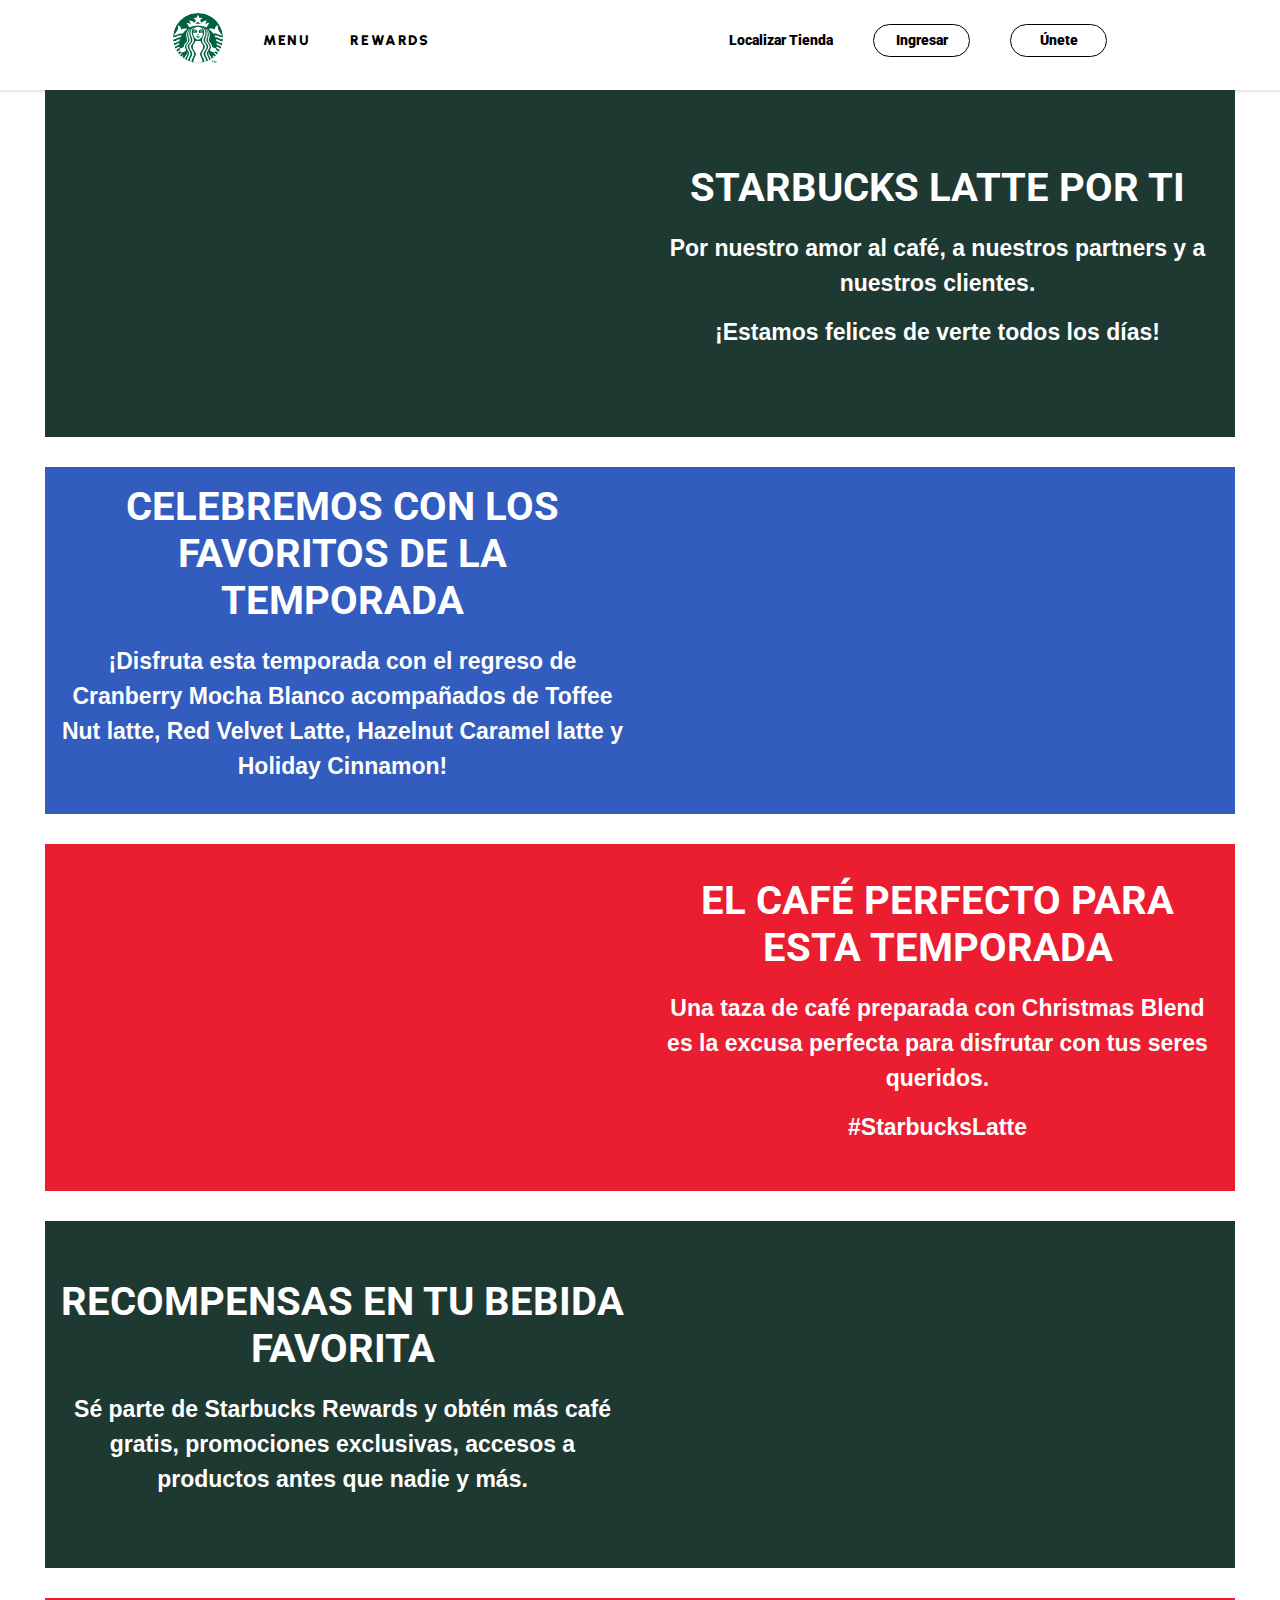
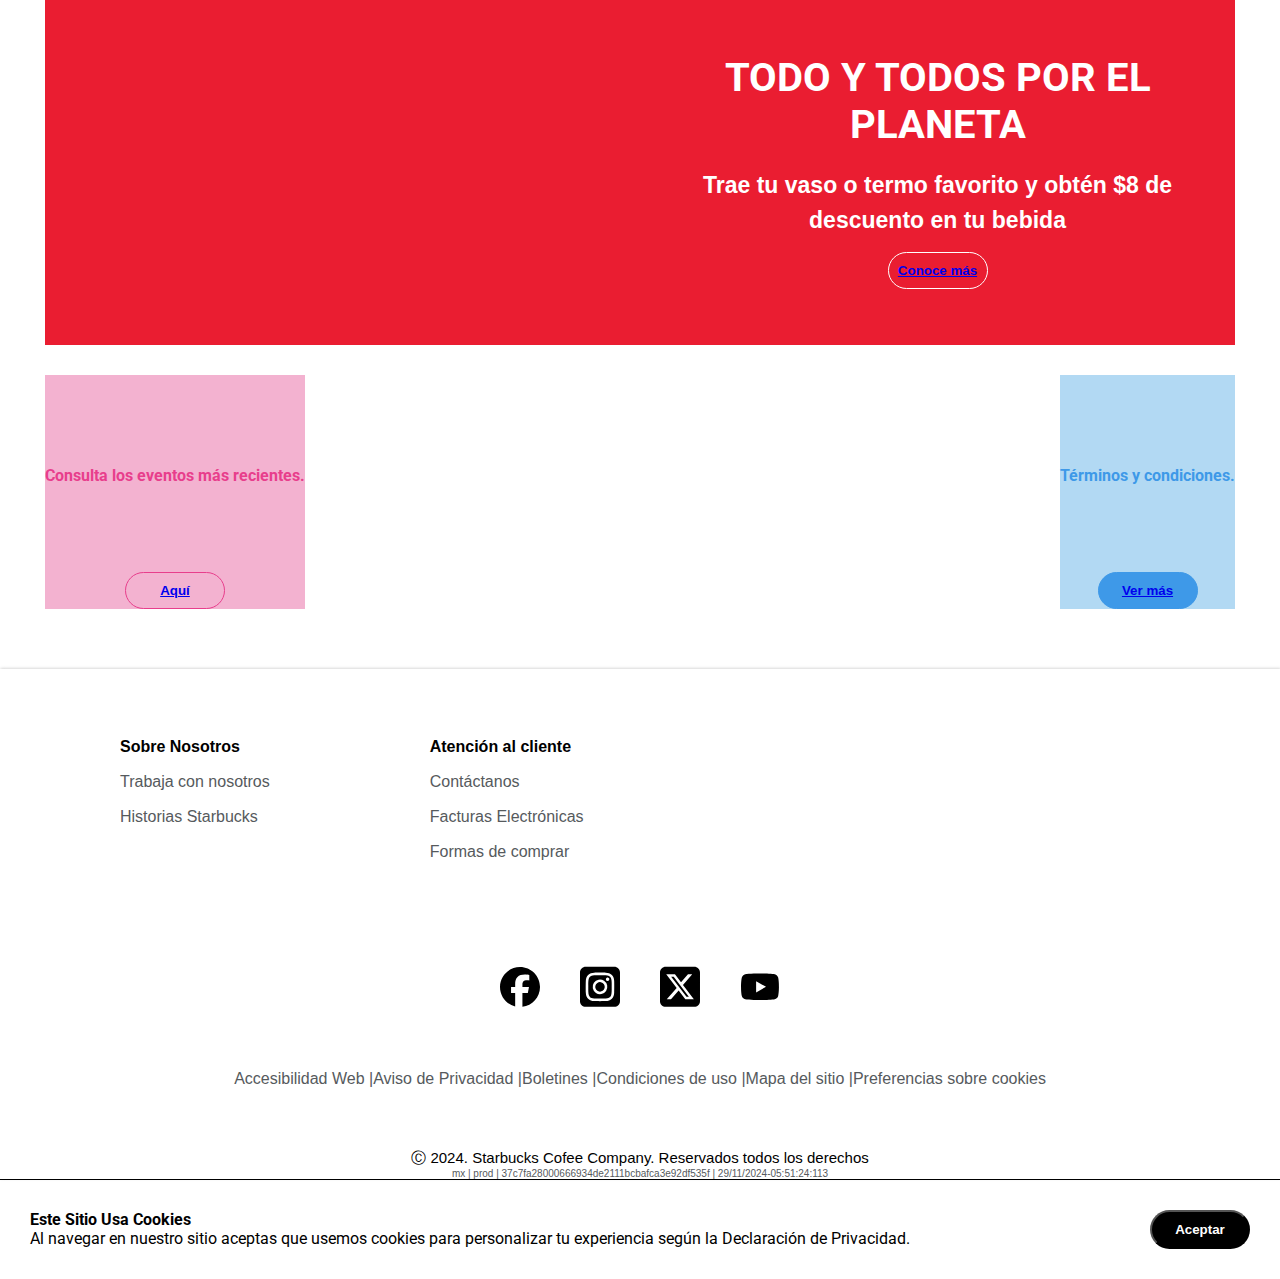
==== commit 99744d4f: "Se agrega hipervinculos cards" ====
--- a/index.html
+++ b/index.html
@@ -123,7 +123,7 @@
       <div class="container-cards-text">
         <h1 class="title-cards">TODO Y TODOS POR EL PLANETA</h1>
         <p class="text-cards">Trae tu vaso o termo favorito y obtén $8 de descuento en tu bebida</p>
-        <button class="button-cards">Conoce más</button>
+        <button class="button-cards"><a href="https://www.starbucks.com.mx/articulo/todo-y-todos-por-el-planeta-0" target="_blank" rel="noreferrer">Conoce más</a></button>
       </div>
     </div>
 
@@ -135,7 +135,7 @@
         </div>
         <div class="conteiner-end-text">
           <p class="conteiner-end-text-p">Consulta los eventos más recientes.</p>
-          <button class="button-cards-end">Aquí</button>
+          <button class="button-cards-end"><a href="https://www.starbucks.com.mx/seccion/boletines" target="_blank" rel="noreferrer">Aquí</a></button>
         </div>
       </div>
           <!-- otras cards -->
@@ -146,7 +146,7 @@
         </div>
         <div class="conteiner-end-text-azul">
           <p class="conteiner-end-text-p azul">Términos y condiciones.</p>
-          <button class="button-cards-end-azul">Ver más</button>
+          <button class="button-cards-end-azul"><a href="https://www.starbucks.com.mx/seccion/terminos-y-condiciones" target="_blank" rel="noreferrer">Ver más</a></button>
         </div>
       </div>
     </div>
@@ -157,14 +157,14 @@
     <div class="contain-footer">
       <ul class="links-part-one">
         <li id="principal">Sobre Nosotros</li>
-        <li class="links-part-one"><a href="">Trabaja con nosotros</a></li>
-        <li class="links-part-one"><a href="">Historias Starbucks</a></li>
+        <li class="links-part-one"><a href="https://historias.starbucks.com/es/" target="_blank" rel="noreferrer">Trabaja con nosotros</a></li>
+        <li class="links-part-one"><a href="https://historias.starbucks.com/es/" target="_blank" rel="noreferrer">Historias Starbucks</a></li>
       </ul>
       <ul class="links-part-one">
         <li id="principal">Atención al cliente</li>
-        <li class="links-part-one"><a href="">Contáctanos</a></li>
-        <li class="links-part-one"><a href="">Facturas Electrónicas</a></li>
-        <li class="links-part-one"><a href="">Formas de comprar</a></li>
+        <li class="links-part-one"><a href="https://rewards.starbucks.mx/atencion-cliente" target="_blank" rel="noreferrer">Contáctanos</a></li>
+        <li class="links-part-one"><a href="https://alsea.interfactura.com/RegistroDocumento.aspx?opc=Starbucks" target="_blank" rel="noreferrer">Facturas Electrónicas</a></li>
+        <li class="links-part-one"><a href="https://www.starbucks.com.mx/seccion/experiencia-starbucks" target="_blank" rel="noreferrer">Formas de comprar</a></li>
       </ul>
     </div>
       <div class="contain-footer-icons">
@@ -185,16 +185,16 @@
     </div>
     <div class="contain-footer-end">
       <ul>
-        <li class="links-conditions"><a href="">Accesibilidad Web</a></li>
-        <li class="links-conditions"><a href="">Aviso de Privacidad</a></li>
-        <li class="links-conditions"><a href="">Boletines</a></li>
-        <li class="links-conditions"><a href="">Condiciones de uso</a></li>
-        <li class="links-conditions"><a href="">Mapa del sitio</a></li>
-        <li class="links-conditions"><a href="">Preferencias sobre cookies</a></li>
-      </ul>
-    </div>
-    <p>Ⓒ 2024. Starbucks Cofee Company. Reservados todos los derechos</p>
-    <p>mx | prod | 37c7fa28000666934de2111bcbafca3e92df535f | 29/11/2024-05:51:24:113</p>
+        <li class="links-conditions"><a href="">Accesibilidad Web   |  </a></li>
+        <li class="links-conditions"><a href="">Aviso de Privacidad  |</a></li>
+        <li class="links-conditions"><a href="">Boletines  |  </a></li>
+        <li class="links-conditions"><a href="">Condiciones de uso  |  </a></li>
+        <li class="links-conditions"><a href="">Mapa del sitio  |  </a></li>
+        <li class="links-conditions"><a href="">Preferencias sobre cookies  </a></li>
+      </ul>
+    </div>
+    <p class="copy">Ⓒ 2024. Starbucks Cofee Company. Reservados todos los derechos</p>
+    <p class="mx">mx | prod | 37c7fa28000666934de2111bcbafca3e92df535f | 29/11/2024-05:51:24:113</p>
     
   </footer>
 
--- a/starbuck.css
+++ b/starbuck.css
@@ -76,7 +76,7 @@
 }
 
 .main{
-    margin: 0 45px;
+    margin: 0 45px 60px;
 }
 .cookie-banner {
     padding: 30px ;
@@ -131,9 +131,9 @@
 
 
 footer li a {
-    color: inherit; /* Inherit the text color from the parent element */
-    text-decoration: none; /* Remove underline */
-    pointer-events: none; /* Prevent click events on the links (optional) */
+    color: inherit; 
+    text-decoration: none;
+    pointer-events: none; 
     list-style-type: none;
     
 }
@@ -143,6 +143,7 @@
     color: #565a5d;
     margin-right: 50px;
     line-height: 35px;
+    cursor: pointer;
 
 }
 .links-part-one:hover{
@@ -155,17 +156,43 @@
 .contain-footer-icons{
     display: flex;
     flex-direction: row;
-    width: 800px;
     justify-content: center;
     align-items: center;
+    margin-top: 200px;
+}
+
+.contain-footer-icons ul {
+    display: flex;
+    justify-content: center;
+    margin: 0 -10px; 
 }
 ul {
     list-style-type: none;
+    height: 40px;
+    align-items: center;
+    margin: 0 60px;
+    justify-content: space-between;
+
 }
 .icons-social{
         width: 40px;
         text-align: center;
+        margin: 20px;
+        cursor: pointer;
 }
-.contain-footer-end{
-    display: inline-block;
+.contain-footer-end ul{
+    display: flex;
+    justify-content: center;
+    color: #565a5d;
+    cursor: pointer;
+    margin: 50px 0;
+}
+.copy{
+    text-align: center;
+    font-size: 15px;
+}
+.mx{
+    text-align: center;
+    color: #565a5d;
+    font-size: 10px;
 }